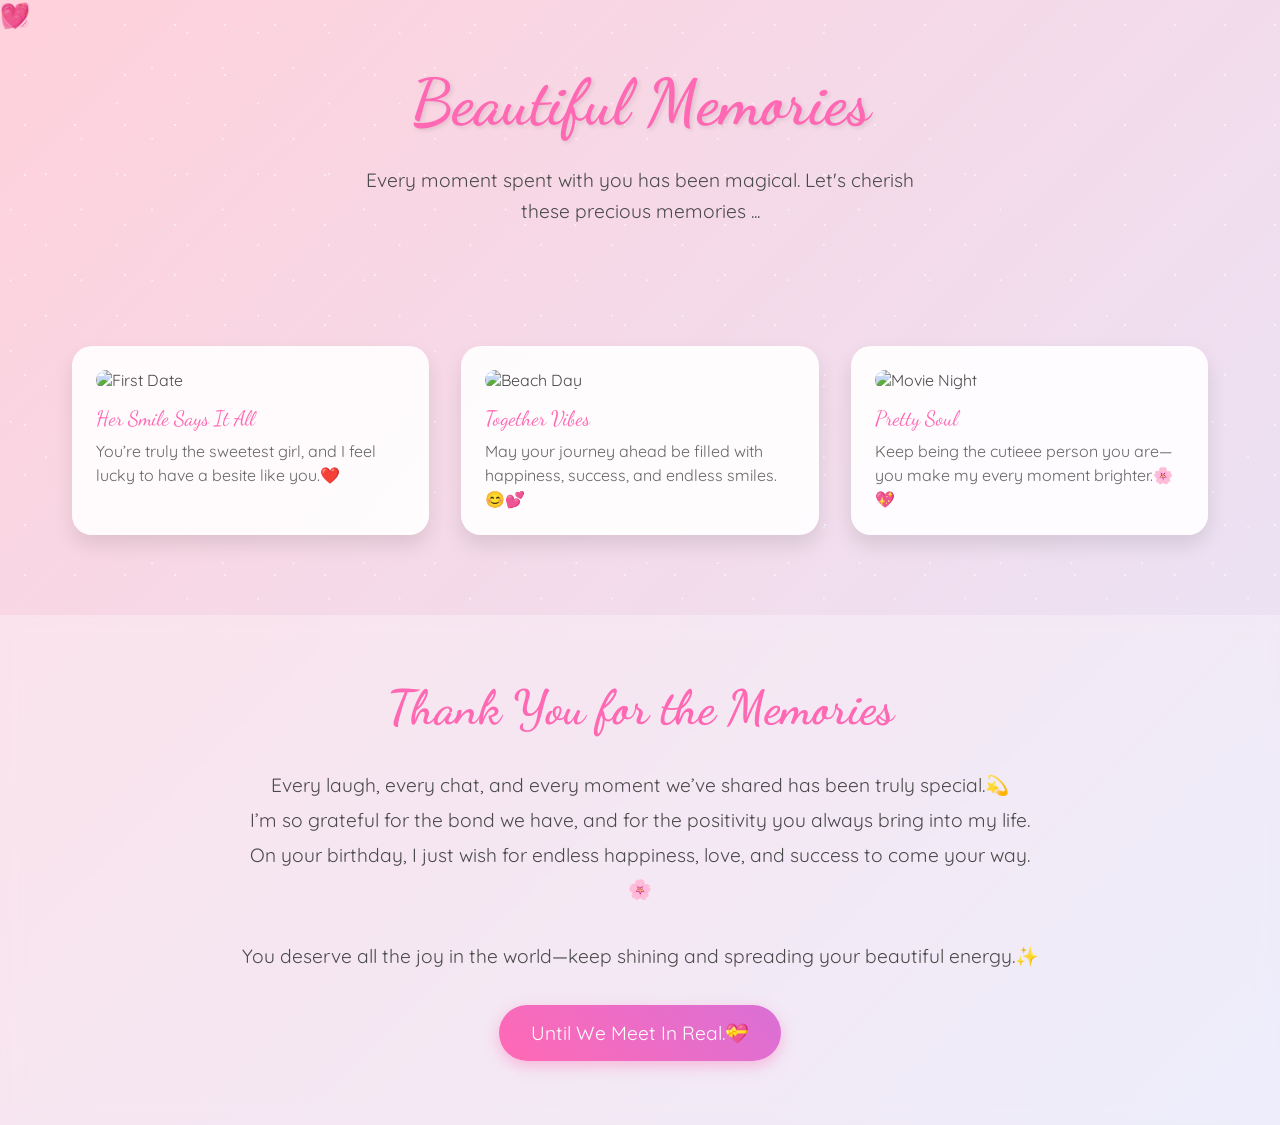
==== last.html @ ad9acbf4 "Update last.html" ====
<!DOCTYPE html>
<html lang="en">

<head>
    <meta charset="UTF-8">
    <meta name="viewport" content="width=device-width, initial-scale=1.0">
    <title>My Beautiful Baby ✨</title>
    <style>
        @import url('https://fonts.googleapis.com/css2?family=Dancing+Script:wght@700&family=Quicksand:wght@300;400;500;600&display=swap');

        * {
            margin: 0;
            padding: 0;
            box-sizing: border-box;
        }

        body {
            min-height: 100vh;
            background: linear-gradient(135deg,
                    #ffd1dc 0%,
                    #e6e6fa 25%,
                    #ffefd5 50%,
                    #e6e6fa 75%,
                    #ffd1dc 100%);
            background-size: 400% 400%;
            animation: gradientFlow 15s ease infinite;
            font-family: 'Quicksand', sans-serif;
            overflow-x: hidden;
            color: #4a4a4a;
        }

        @keyframes gradientFlow {
            0% {
                background-position: 0% 50%;
            }

            50% {
                background-position: 100% 50%;
            }

            100% {
                background-position: 0% 50%;
            }
        }

        /* Enhanced Sparkle Effect */
        .magic-sparkles {
            position: fixed;
            top: 0;
            left: 0;
            width: 100%;
            height: 100%;
            pointer-events: none;
            z-index: 1;
        }

        .sparkle {
            position: absolute;
            width: 6px;
            height: 6px;
            border-radius: 50%;
            background-color: white;
            animation: twinkle var(--duration, 4s) ease-in-out infinite;
            opacity: 0;
        }

        @keyframes twinkle {

            0%,
            100% {
                opacity: 0;
                transform: scale(0.5);
            }

            50% {
                opacity: 0.8;
                transform: scale(1);
            }
        }

        /* Generate 50 sparkles with different positions and animations */
        .magic-sparkles::before,
        .magic-sparkles::after {
            content: '';
            position: absolute;
            width: 100%;
            height: 100%;
            background-image: radial-gradient(circle, white 1px, transparent 1px);
            background-size: 50px 50px;
            animation: sparkleLayer 8s linear infinite;
            opacity: 0.5;
        }

        .magic-sparkles::after {
            animation-delay: -4s;
            transform: rotate(45deg);
        }

        @keyframes sparkleLayer {
            0% {
                transform: translateY(0);
            }

            100% {
                transform: translateY(-50px);
            }
        }

        /* Floating Hearts */
        .floating-hearts {
            position: fixed;
            width: 100%;
            height: 100%;
            pointer-events: none;
            z-index: 2;
        }

        .heart {
            position: absolute;
            font-size: 1.5rem;
            color: rgba(255, 105, 180, 0.6);
            animation: floatHeart var(--float-duration, 6s) ease-in-out infinite;
            animation-delay: var(--delay, 0s);
        }

        @keyframes floatHeart {
            0% {
                transform: translate(0, 100vh) rotate(0deg);
            }

            100% {
                transform: translate(var(--translate-x, 0), -100vh) rotate(360deg);
            }
        }

        /* Welcome Section */
        .welcome {
            text-align: center;
            padding: 4rem 2rem;
            position: relative;
            z-index: 3;
        }

        .welcome h1 {
            font-family: 'Dancing Script', cursive;
            font-size: 4rem;
            color: #ff69b4;
            text-shadow: 2px 2px 4px rgba(0, 0, 0, 0.1);
            animation: fadeInScale 2s ease;
        }

        .welcome p {
            font-size: 1.2rem;
            max-width: 600px;
            margin: 1.5rem auto;
            line-height: 1.6;
            animation: fadeIn 2s ease 0.5s both;
        }

        /* Enhanced Memory Cards */
        .memory-container {
            max-width: 1200px;
            margin: 0 auto;
            padding: 2rem;
            display: grid;
            grid-template-columns: repeat(auto-fit, minmax(300px, 1fr));
            gap: 2rem;
            z-index: 3;
            position: relative;
        }

        .memory-card {
            background: rgba(255, 255, 255, 0.9);
            border-radius: 20px;
            padding: 1.5rem;
            box-shadow: 0 10px 20px rgba(0, 0, 0, 0.1);
            transition: all 0.5s cubic-bezier(0.4, 0, 0.2, 1);
            position: relative;
            overflow: hidden;
        }

        .memory-card:hover {
            transform: translateY(-10px) scale(1.02);
            box-shadow: 0 15px 30px rgba(0, 0, 0, 0.15);
        }

        .memory-card::before {
            content: '';
            position: absolute;
            top: 0;
            left: 0;
            width: 100%;
            height: 100%;
            background: linear-gradient(45deg, transparent, rgba(255, 255, 255, 0.4), transparent);
            transform: translateX(-100%);
            transition: 0.5s;
        }

        .memory-card:hover::before {
            transform: translateX(100%);
        }

        .memory-img {
            width: 100%;
            height: 250px;
            object-fit: cover;
            border-radius: 15px;
            margin-bottom: 1rem;
            transition: transform 0.5s ease;
        }

        .memory-card:hover .memory-img {
            transform: scale(1.05);
        }

        .memory-date {
            font-family: 'Dancing Script', cursive;
            color: #ff69b4;
            font-size: 1.3rem;
            margin-bottom: 0.5rem;
        }

        .memory-caption {
            font-size: 1rem;
            line-height: 1.5;
            color: #666;
        }

        /* Final Message Section */
        .final-message {
            text-align: center;
            padding: 4rem 2rem;
            background: rgba(255, 255, 255, 0.3);
            backdrop-filter: blur(10px);
            margin-top: 3rem;
            position: relative;
            z-index: 3;
        }

        .final-message h2 {
            font-family: 'Dancing Script', cursive;
            font-size: 3rem;
            color: #ff69b4;
            margin-bottom: 2rem;
            animation: heartbeat 2s infinite;
        }

        @keyframes heartbeat {

            0%,
            100% {
                transform: scale(1);
            }

            50% {
                transform: scale(1.1);
            }
        }

        .final-message p {
            font-size: 1.2rem;
            max-width: 800px;
            margin: 0 auto 2rem;
            line-height: 1.8;
        }

        .goodbye-btn {
            display: inline-block;
            padding: 1rem 2rem;
            font-size: 1.2rem;
            background: linear-gradient(45deg, #ff69b4, #da70d6);
            color: white;
            border: none;
            border-radius: 50px;
            cursor: pointer;
            text-decoration: none;
            transition: all 0.3s ease;
            box-shadow: 0 5px 15px rgba(255, 105, 180, 0.4);
            animation: float 3s infinite ease-in-out;
        }

        .goodbye-btn:hover {
            transform: translateY(-5px);
            box-shadow: 0 8px 20px rgba(255, 105, 180, 0.6);
        }

        @keyframes float {

            0%,
            100% {
                transform: translateY(0);
            }

            50% {
                transform: translateY(-10px);
            }
        }

        /* Animations */
        @keyframes fadeInScale {
            0% {
                opacity: 0;
                transform: scale(0.8);
            }

            100% {
                opacity: 1;
                transform: scale(1);
            }
        }

        @keyframes fadeIn {
            0% {
                opacity: 0;
            }

            100% {
                opacity: 1;
            }
        }

        /* Generate Hearts */
        .js-generate-hearts {
            position: fixed;
            width: 100%;
            height: 100%;
            pointer-events: none;
            z-index: 2;
        }

        /* Custom Scrollbar */
        ::-webkit-scrollbar {
            width: 12px;
        }

        ::-webkit-scrollbar-track {
            background: rgba(255, 255, 255, 0.4);
        }

        ::-webkit-scrollbar-thumb {
            background: linear-gradient(45deg, #ff69b4, #da70d6);
            border-radius: 6px;
        }

        /* Responsive Design */
        @media (max-width: 768px) {
            .welcome h1 {
                font-size: 3rem;
            }

            .memory-container {
                grid-template-columns: 1fr;
            }

            .final-message h2 {
                font-size: 2.5rem;
            }
        }
    </style>
</head>

<body>
    <div class="magic-sparkles"></div>
    <div class="floating-hearts">
        <!-- Hearts will be generated via CSS -->
        <div class="heart" style="--float-duration: 6s; --delay: 0s; --translate-x: 20px;">💝</div>
        <div class="heart" style="--float-duration: 8s; --delay: 1s; --translate-x: -30px;">💖</div>
        <div class="heart" style="--float-duration: 7s; --delay: 2s; --translate-x: 40px;">💗</div>
        <div class="heart" style="--float-duration: 9s; --delay: 3s; --translate-x: -20px;">💓</div>
        <div class="heart" style="--float-duration: 5s; --delay: 4s; --translate-x: 30px;">💕</div>
    </div>

    <section class="welcome">
        <h1>Beautiful Memories</h1>
        <p>Every moment spent with you has been magical. Let's cherish these precious memories ...</p>
    </section>

    <div class="memory-container">
        <div class="memory-card">
            <img src="./d1.jpg" alt="First Date" class="memory-img">
            <div class="memory-date">Her Smile Says It All</div>
            <div class="memory-caption">You’re truly the sweetest girl, and I feel lucky to have a besite
                like you.❤️</div>
        </div>
        <div class="memory-card">
            <img src="./d2.jpg" alt="Beach Day" class="memory-img">
            <div class="memory-date">Together Vibes</div>
            <div class="memory-caption">May your journey ahead be filled with happiness, success, and endless
                smiles.😊💕</div>
        </div>
        <div class="memory-card">
            <img src="./d3.jpg" alt="Movie Night" class="memory-img">
            <div class="memory-date">Pretty Soul</div>
            <div class="memory-caption">Keep being the cutieee person you are—you make my every moment brighter.🌸💖</div>
        </div>

    </div>

    <section class="final-message">
        <h2>Thank You for the Memories</h2>
        <p>Every laugh, every chat, and every moment we’ve shared has been truly special.💫<br>
            I’m so grateful for the bond we have, and for the positivity you always bring into my life.<br>
            On your birthday, I just wish for endless happiness, love, and success to come your way.🌸</p>
        <p>You deserve all the joy in the world—keep shining and spreading your beautiful energy.✨</p>
        <a href="#" class="goodbye-btn">Until We Meet In Real.💝</a>
    </section>
</body>

</html>
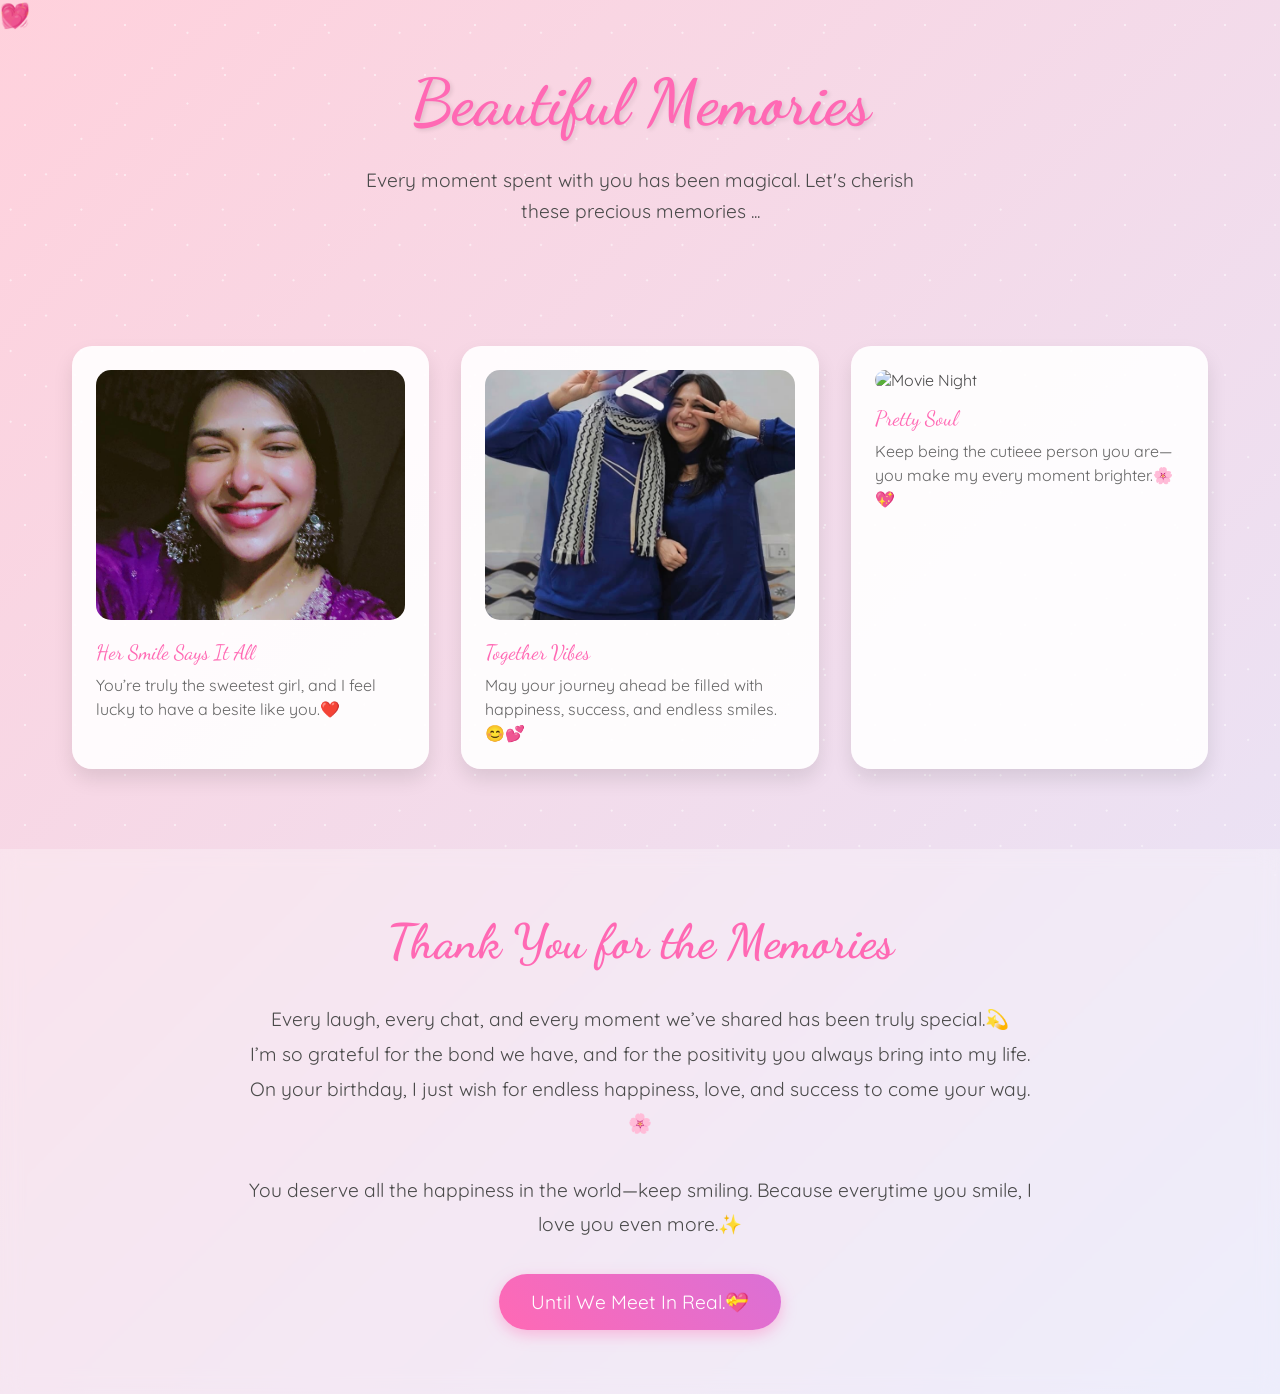
==== commit 69fde717: "Update last.html" ====
--- a/last.html
+++ b/last.html
@@ -401,7 +401,7 @@
         <p>Every laugh, every chat, and every moment we’ve shared has been truly special.💫<br>
             I’m so grateful for the bond we have, and for the positivity you always bring into my life.<br>
             On your birthday, I just wish for endless happiness, love, and success to come your way.🌸</p>
-        <p>You deserve all the joy in the world—keep shining and spreading your beautiful energy.✨</p>
+        <p>You deserve all the happiness in the world—keep smiling. Because everytime you smile, I love you even more.✨</p>
         <a href="#" class="goodbye-btn">Until We Meet In Real.💝</a>
     </section>
 </body>
